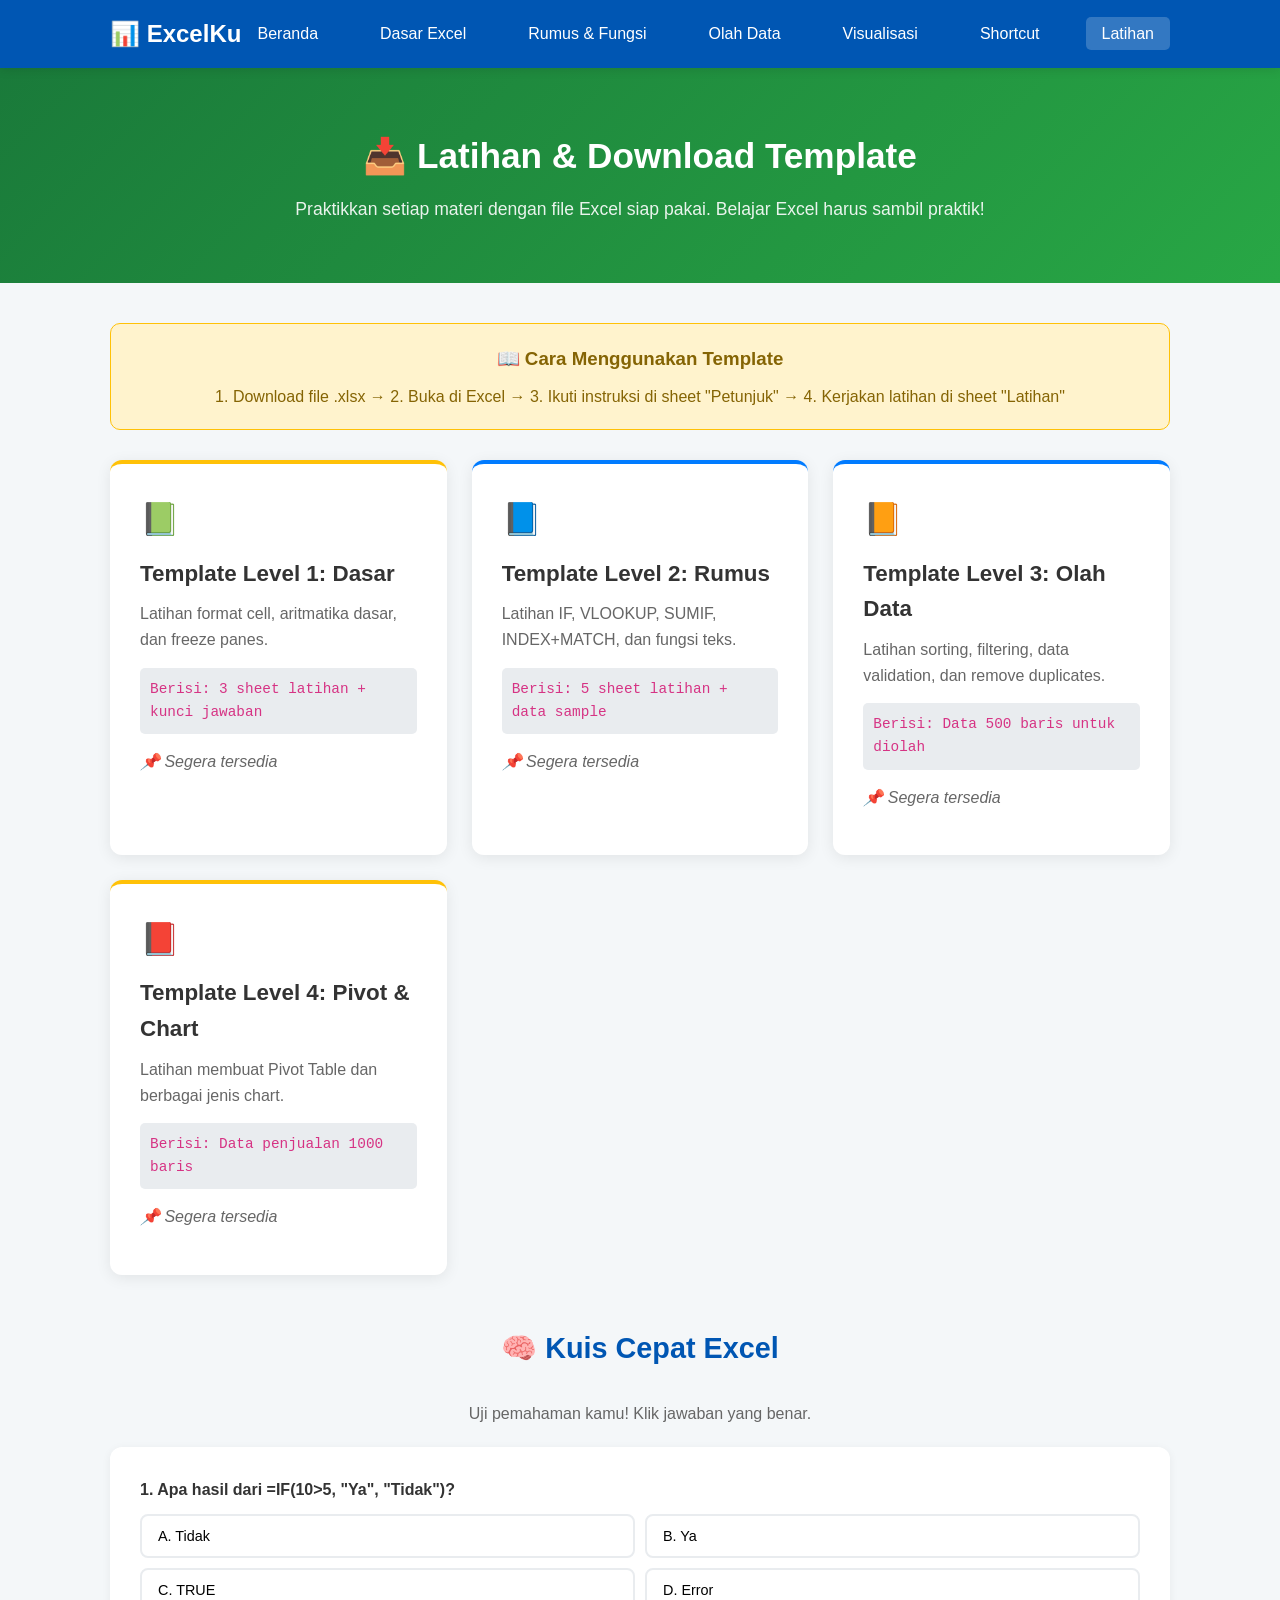
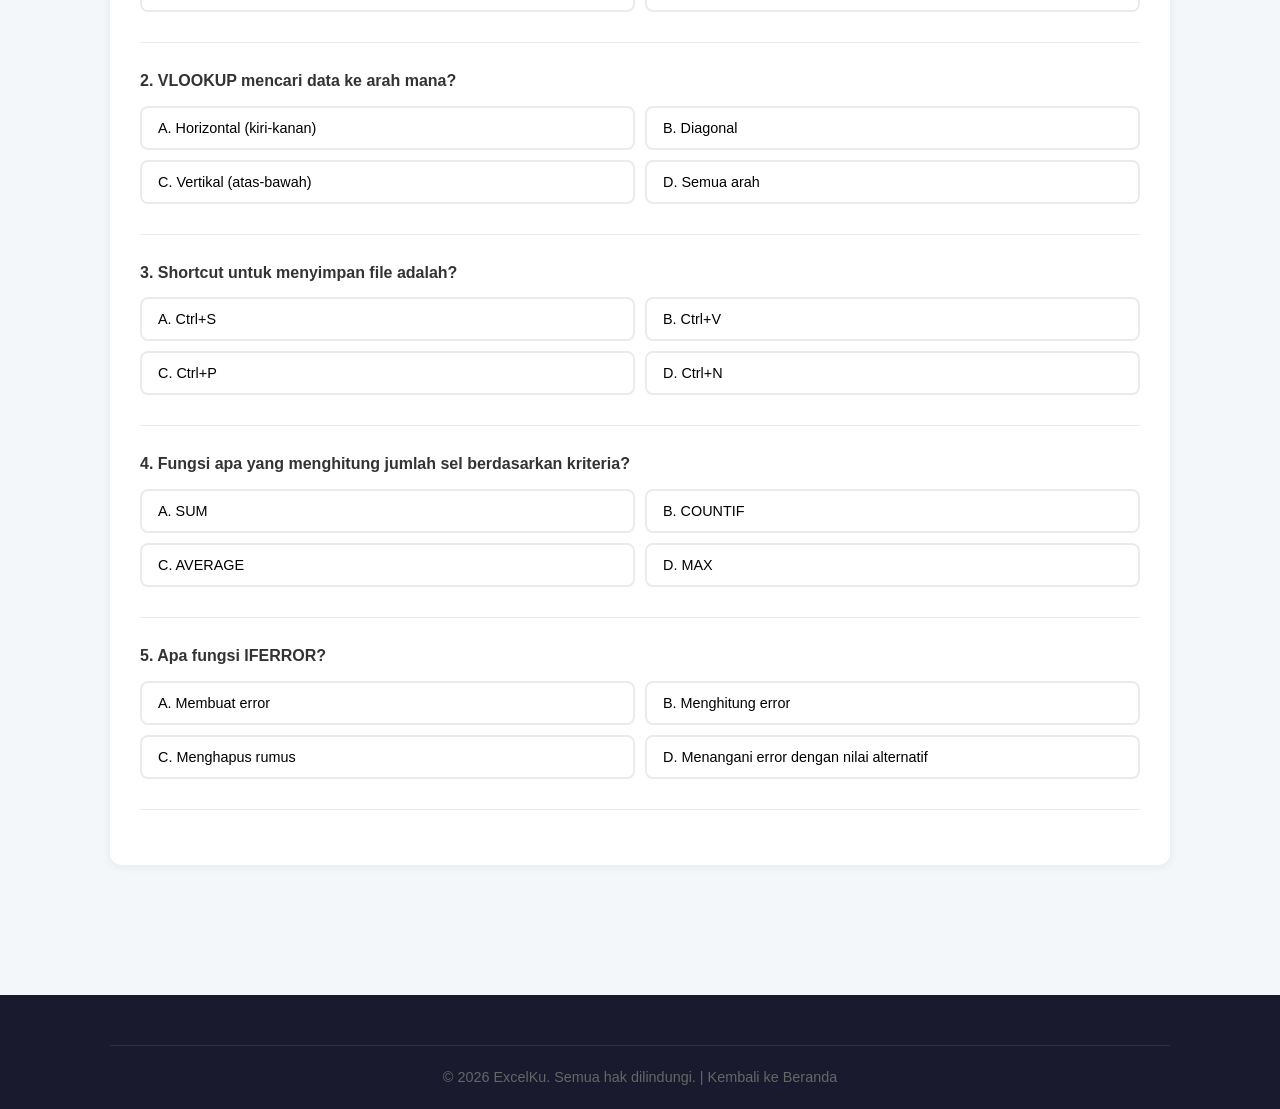
==== latihan.html @ feb7c104 "Major update: Learning Path, halaman baru (Dasar, Olah Data, Visualisasi, Latihan), rumus tambahan (" ====
<!DOCTYPE html>
<html lang="id">
<head>
    <meta charset="UTF-8">
    <meta name="viewport" content="width=device-width, initial-scale=1.0">
    <title>Latihan & Download Template - ExcelKu</title>
    <link rel="stylesheet" href="style.css">
</head>
<body>
    <nav class="navbar">
        <div class="nav-container">
            <a href="index.html" class="nav-logo">📊 ExcelKu</a>
            <button class="hamburger" id="hamburger"><span></span><span></span><span></span></button>
            <ul class="nav-menu" id="navMenu">
                <li><a href="index.html" class="nav-link">Beranda</a></li>
                <li><a href="dasar.html" class="nav-link">Dasar Excel</a></li>
                <li><a href="rumus.html" class="nav-link">Rumus &amp; Fungsi</a></li>
                <li><a href="olahdata.html" class="nav-link">Olah Data</a></li>
                <li><a href="visualisasi.html" class="nav-link">Visualisasi</a></li>
                <li><a href="shortcut.html" class="nav-link">Shortcut</a></li>
                <li><a href="latihan.html" class="nav-link active">Latihan</a></li>
            </ul>
        </div>
    </nav>

    <section class="page-header page-header-shortcut">
        <h1>📥 Latihan &amp; Download Template</h1>
        <p>Praktikkan setiap materi dengan file Excel siap pakai. Belajar Excel harus sambil praktik!</p>
    </section>

    <section class="formulas-section">
        <div class="container-main">

            <div class="guide-box" style="margin-bottom:30px;">
                <h3>📖 Cara Menggunakan Template</h3>
                <p>1. Download file .xlsx → 2. Buka di Excel → 3. Ikuti instruksi di sheet "Petunjuk" → 4. Kerjakan latihan di sheet "Latihan"</p>
            </div>

            <div class="cards-grid">
                <div class="formula-card card-logic">
                    <div class="card-icon">📗</div>
                    <h3>Template Level 1: Dasar</h3>
                    <p>Latihan format cell, aritmatika dasar, dan freeze panes.</p>
                    <code>Berisi: 3 sheet latihan + kunci jawaban</code>
                    <p><em>📌 Segera tersedia</em></p>
                </div>
                <div class="formula-card card-reference">
                    <div class="card-icon">📘</div>
                    <h3>Template Level 2: Rumus</h3>
                    <p>Latihan IF, VLOOKUP, SUMIF, INDEX+MATCH, dan fungsi teks.</p>
                    <code>Berisi: 5 sheet latihan + data sample</code>
                    <p><em>📌 Segera tersedia</em></p>
                </div>
                <div class="formula-card card-reference">
                    <div class="card-icon">📙</div>
                    <h3>Template Level 3: Olah Data</h3>
                    <p>Latihan sorting, filtering, data validation, dan remove duplicates.</p>
                    <code>Berisi: Data 500 baris untuk diolah</code>
                    <p><em>📌 Segera tersedia</em></p>
                </div>
                <div class="formula-card card-logic">
                    <div class="card-icon">📕</div>
                    <h3>Template Level 4: Pivot &amp; Chart</h3>
                    <p>Latihan membuat Pivot Table dan berbagai jenis chart.</p>
                    <code>Berisi: Data penjualan 1000 baris</code>
                    <p><em>📌 Segera tersedia</em></p>
                </div>
            </div>

            <!-- Quiz Section -->
            <div style="margin-top:50px;">
                <h2 class="section-title">🧠 Kuis Cepat Excel</h2>
                <p style="text-align:center; margin-bottom:20px; color:#666;">Uji pemahaman kamu! Klik jawaban yang benar.</p>

                <div class="formula-article" id="quiz-section">
                    <div class="formula-body">
                        <div id="quiz-container">
                            <div class="quiz-question" data-correct="b">
                                <h4>1. Apa hasil dari =IF(10>5, "Ya", "Tidak")?</h4>
                                <div class="quiz-options">
                                    <button class="quiz-btn" data-answer="a" onclick="checkQuiz(this)">A. Tidak</button>
                                    <button class="quiz-btn" data-answer="b" onclick="checkQuiz(this)">B. Ya</button>
                                    <button class="quiz-btn" data-answer="c" onclick="checkQuiz(this)">C. TRUE</button>
                                    <button class="quiz-btn" data-answer="d" onclick="checkQuiz(this)">D. Error</button>
                                </div>
                                <div class="quiz-feedback"></div>
                            </div>

                            <div class="quiz-question" data-correct="c">
                                <h4>2. VLOOKUP mencari data ke arah mana?</h4>
                                <div class="quiz-options">
                                    <button class="quiz-btn" data-answer="a" onclick="checkQuiz(this)">A. Horizontal (kiri-kanan)</button>
                                    <button class="quiz-btn" data-answer="b" onclick="checkQuiz(this)">B. Diagonal</button>
                                    <button class="quiz-btn" data-answer="c" onclick="checkQuiz(this)">C. Vertikal (atas-bawah)</button>
                                    <button class="quiz-btn" data-answer="d" onclick="checkQuiz(this)">D. Semua arah</button>
                                </div>
                                <div class="quiz-feedback"></div>
                            </div>

                            <div class="quiz-question" data-correct="a">
                                <h4>3. Shortcut untuk menyimpan file adalah?</h4>
                                <div class="quiz-options">
                                    <button class="quiz-btn" data-answer="a" onclick="checkQuiz(this)">A. Ctrl+S</button>
                                    <button class="quiz-btn" data-answer="b" onclick="checkQuiz(this)">B. Ctrl+V</button>
                                    <button class="quiz-btn" data-answer="c" onclick="checkQuiz(this)">C. Ctrl+P</button>
                                    <button class="quiz-btn" data-answer="d" onclick="checkQuiz(this)">D. Ctrl+N</button>
                                </div>
                                <div class="quiz-feedback"></div>
                            </div>

                            <div class="quiz-question" data-correct="b">
                                <h4>4. Fungsi apa yang menghitung jumlah sel berdasarkan kriteria?</h4>
                                <div class="quiz-options">
                                    <button class="quiz-btn" data-answer="a" onclick="checkQuiz(this)">A. SUM</button>
                                    <button class="quiz-btn" data-answer="b" onclick="checkQuiz(this)">B. COUNTIF</button>
                                    <button class="quiz-btn" data-answer="c" onclick="checkQuiz(this)">C. AVERAGE</button>
                                    <button class="quiz-btn" data-answer="d" onclick="checkQuiz(this)">D. MAX</button>
                                </div>
                                <div class="quiz-feedback"></div>
                            </div>

                            <div class="quiz-question" data-correct="d">
                                <h4>5. Apa fungsi IFERROR?</h4>
                                <div class="quiz-options">
                                    <button class="quiz-btn" data-answer="a" onclick="checkQuiz(this)">A. Membuat error</button>
                                    <button class="quiz-btn" data-answer="b" onclick="checkQuiz(this)">B. Menghitung error</button>
                                    <button class="quiz-btn" data-answer="c" onclick="checkQuiz(this)">C. Menghapus rumus</button>
                                    <button class="quiz-btn" data-answer="d" onclick="checkQuiz(this)">D. Menangani error dengan nilai alternatif</button>
                                </div>
                                <div class="quiz-feedback"></div>
                            </div>
                        </div>
                    </div>
                </div>
            </div>

        </div>
    </section>

    <footer>
        <div class="container-main"><div class="footer-bottom"><p>&copy; 2026 ExcelKu. Semua hak dilindungi. | <a href="index.html">Kembali ke Beranda</a></p></div></div>
    </footer>
    <script src="script.js"></script>
</body>
</html>
---- style.css ----
/* === CSS untuk Website Tutorial Excel (ExcelKu) === */

/* Reset & Global */
* {
    margin: 0;
    padding: 0;
    box-sizing: border-box;
}

body {
    font-family: 'Segoe UI', Tahoma, Geneva, Verdana, sans-serif;
    line-height: 1.6;
    color: #333;
    background-color: #f4f7f9;
}

a {
    text-decoration: none;
    color: inherit;
}

ul {
    list-style: none;
}

/* Container */
.container-main {
    max-width: 1100px;
    margin: 0 auto;
    padding: 0 20px;
}

/* ========== NAVBAR ========== */
.navbar {
    background: #0056b3;
    padding: 15px 0;
    position: sticky;
    top: 0;
    z-index: 1000;
    box-shadow: 0 2px 10px rgba(0,0,0,0.1);
}

.nav-container {
    max-width: 1100px;
    margin: 0 auto;
    padding: 0 20px;
    display: flex;
    justify-content: space-between;
    align-items: center;
}

.nav-logo {
    color: #fff;
    font-size: 1.5em;
    font-weight: bold;
}

.nav-menu {
    display: flex;
    gap: 30px;
}

.nav-link {
    color: #fff;
    font-size: 1em;
    padding: 8px 16px;
    border-radius: 5px;
    transition: background 0.3s;
}

.nav-link:hover,
.nav-link.active {
    background: rgba(255,255,255,0.2);
}

/* Hamburger */
.hamburger {
    display: none;
    flex-direction: column;
    gap: 5px;
    background: none;
    border: none;
    cursor: pointer;
    padding: 5px;
}

.hamburger span {
    width: 25px;
    height: 3px;
    background: #fff;
    border-radius: 3px;
    transition: 0.3s;
}

/* ========== HERO ========== */
.hero {
    background: linear-gradient(135deg, #0056b3 0%, #007bff 50%, #28a745 100%);
    color: #fff;
    padding: 80px 20px;
    text-align: center;
}

.hero h1 {
    font-size: 2.8em;
    margin-bottom: 15px;
}

.hero p {
    font-size: 1.2em;
    margin-bottom: 30px;
    opacity: 0.9;
}

.hero-buttons {
    display: flex;
    gap: 15px;
    justify-content: center;
    flex-wrap: wrap;
}

.btn {
    padding: 14px 28px;
    border-radius: 8px;
    font-size: 1.1em;
    font-weight: 600;
    transition: transform 0.2s, box-shadow 0.2s;
    display: inline-block;
}

.btn:hover {
    transform: translateY(-2px);
    box-shadow: 0 5px 15px rgba(0,0,0,0.2);
}

.btn-primary {
    background: #fff;
    color: #0056b3;
}

.btn-secondary {
    background: rgba(255,255,255,0.15);
    color: #fff;
    border: 2px solid #fff;
}

/* ========== STATS ========== */
.stats-section {
    padding: 50px 0;
    background: #fff;
}

.stats-grid {
    display: grid;
    grid-template-columns: repeat(auto-fit, minmax(200px, 1fr));
    gap: 20px;
    text-align: center;
}

.stat-card {
    padding: 30px 20px;
    border-radius: 10px;
    background: #f8f9fa;
    border: 1px solid #e9ecef;
}

.stat-number {
    display: block;
    font-size: 2.5em;
    font-weight: bold;
    color: #0056b3;
}

.stat-label {
    display: block;
    margin-top: 5px;
    color: #666;
    font-size: 1em;
}

/* ========== SECTION TITLES ========== */
.section-title {
    text-align: center;
    font-size: 1.8em;
    color: #0056b3;
    margin-bottom: 30px;
}

/* ========== POPULAR FORMULAS ========== */
.popular-section {
    padding: 60px 0;
}

.cards-grid {
    display: grid;
    grid-template-columns: repeat(auto-fit, minmax(300px, 1fr));
    gap: 25px;
}

.formula-card {
    background: #fff;
    border-radius: 12px;
    padding: 30px;
    box-shadow: 0 3px 15px rgba(0,0,0,0.08);
    transition: transform 0.3s, box-shadow 0.3s;
    border-top: 4px solid #ccc;
}

.formula-card:hover {
    transform: translateY(-5px);
    box-shadow: 0 8px 25px rgba(0,0,0,0.12);
}

.card-logic {
    border-top-color: #ffc107;
}

.card-reference {
    border-top-color: #007bff;
}

.card-icon {
    font-size: 2em;
    margin-bottom: 10px;
}

.formula-card h3 {
    font-size: 1.4em;
    color: #333;
    margin-bottom: 10px;
}

.formula-card p {
    color: #666;
    margin-bottom: 15px;
}

.formula-card code {
    display: block;
    background: #e9ecef;
    padding: 10px;
    border-radius: 5px;
    font-family: 'Consolas', monospace;
    font-size: 0.9em;
    margin-bottom: 15px;
    color: #d63384;
}

.card-link {
    color: #007bff;
    font-weight: 600;
    transition: color 0.3s;
}

.card-link:hover {
    color: #0056b3;
}

/* ========== TIPS ========== */
.tips-section {
    padding: 60px 0;
    background: #fff;
}

.tips-grid {
    display: grid;
    grid-template-columns: repeat(auto-fit, minmax(300px, 1fr));
    gap: 20px;
}

.tip-item {
    display: flex;
    align-items: flex-start;
    gap: 15px;
    padding: 20px;
    background: #f8f9fa;
    border-radius: 10px;
    border-left: 4px solid #28a745;
}

.tip-number {
    background: #28a745;
    color: #fff;
    width: 30px;
    height: 30px;
    border-radius: 50%;
    display: flex;
    align-items: center;
    justify-content: center;
    font-weight: bold;
    flex-shrink: 0;
}

.tip-item p {
    color: #555;
}

kbd {
    background: #333;
    color: #fff;
    padding: 2px 8px;
    border-radius: 4px;
    font-size: 0.85em;
    font-family: 'Consolas', monospace;
    box-shadow: 0 2px 0 #111;
}

/* ========== PAGE HEADER ========== */
.page-header {
    background: linear-gradient(135deg, #0056b3, #007bff);
    color: #fff;
    padding: 60px 20px;
    text-align: center;
}

.page-header-shortcut {
    background: linear-gradient(135deg, #1a7a3a, #28a745);
}

.page-header h1 {
    font-size: 2.2em;
    margin-bottom: 10px;
}

.page-header p {
    font-size: 1.1em;
    opacity: 0.9;
}

/* ========== FILTER BAR ========== */
.filter-section {
    padding: 30px 0;
    background: #fff;
    border-bottom: 1px solid #e9ecef;
    position: sticky;
    top: 60px;
    z-index: 100;
}

.filter-bar {
    display: flex;
    flex-direction: column;
    gap: 15px;
}

.search-input {
    width: 100%;
    padding: 12px 20px;
    border: 2px solid #e9ecef;
    border-radius: 8px;
    font-size: 1em;
    transition: border-color 0.3s;
}

.search-input:focus {
    outline: none;
    border-color: #007bff;
}

.filter-buttons {
    display: flex;
    flex-wrap: wrap;
    gap: 8px;
}

.filter-btn {
    padding: 8px 16px;
    border: 2px solid #e9ecef;
    background: #fff;
    border-radius: 20px;
    cursor: pointer;
    font-size: 0.9em;
    transition: all 0.3s;
}

.filter-btn:hover {
    border-color: #007bff;
    color: #007bff;
}

.filter-btn.active {
    background: #007bff;
    color: #fff;
    border-color: #007bff;
}

/* ========== FORMULA ARTICLES ========== */
.formulas-section {
    padding: 40px 0;
}

.formula-article {
    background: #fff;
    border-radius: 12px;
    margin-bottom: 30px;
    box-shadow: 0 2px 10px rgba(0,0,0,0.06);
    overflow: hidden;
    transition: box-shadow 0.3s;
}

.formula-article:hover {
    box-shadow: 0 5px 20px rgba(0,0,0,0.1);
}

.formula-header {
    padding: 20px 30px;
    border-bottom: 1px solid #e9ecef;
    display: flex;
    align-items: center;
    gap: 15px;
}

.formula-header h2 {
    font-size: 1.4em;
    color: #333;
}

.category-badge {
    padding: 4px 12px;
    border-radius: 15px;
    font-size: 0.8em;
    font-weight: 600;
    color: #fff;
}

.badge-logika { background: #ffc107; color: #333; }
.badge-referensi { background: #007bff; }
.badge-statistik { background: #6f42c1; }
.badge-teks { background: #fd7e14; }
.badge-tanggal { background: #20c997; }
.badge-data { background: #e83e8c; }

.formula-body {
    padding: 30px;
}

.syntax-box {
    background: #1e1e1e;
    padding: 20px;
    border-radius: 8px;
    margin-bottom: 20px;
    position: relative;
    overflow-x: auto;
}

.syntax-label {
    color: #888;
    font-size: 0.85em;
    margin-bottom: 8px;
}

.syntax-box code {
    color: #4ec9b0;
    font-family: 'Consolas', 'Monaco', monospace;
    font-size: 1.05em;
    white-space: pre-wrap;
}

.copy-btn {
    position: absolute;
    top: 10px;
    right: 10px;
    background: #333;
    color: #fff;
    border: 1px solid #555;
    padding: 5px 12px;
    border-radius: 5px;
    cursor: pointer;
    font-size: 0.8em;
    transition: background 0.3s;
}

.copy-btn:hover {
    background: #007bff;
}

.params-table {
    margin-bottom: 20px;
}

.params-table h4 {
    margin-bottom: 10px;
    color: #333;
}

.params-table table {
    width: 100%;
    border-collapse: collapse;
}

.params-table th,
.params-table td {
    padding: 10px 15px;
    text-align: left;
    border: 1px solid #e9ecef;
}

.params-table th {
    background: #f8f9fa;
    font-weight: 600;
}

.explanation {
    margin-bottom: 20px;
}

.explanation h4 {
    margin-bottom: 8px;
    color: #333;
}

.example-box {
    background: #f0f7ff;
    border: 1px solid #b8daff;
    padding: 20px;
    border-radius: 8px;
    margin-bottom: 20px;
}

.example-box h4 {
    color: #004085;
    margin-bottom: 10px;
}

.example-box code {
    display: block;
    background: #e2f0ff;
    padding: 10px;
    border-radius: 5px;
    font-family: 'Consolas', monospace;
    margin: 10px 0;
    color: #0056b3;
}

.tips-box {
    background: #d4edda;
    border: 1px solid #c3e6cb;
    padding: 20px;
    border-radius: 8px;
}

.tips-box h4 {
    color: #155724;
    margin-bottom: 10px;
}

.tips-box ul {
    padding-left: 20px;
}

.tips-box li {
    list-style: disc;
    margin-bottom: 5px;
    color: #155724;
}

/* ========== SHORTCUT SECTION ========== */
.guide-section {
    padding: 30px 0;
}

.guide-box {
    background: #fff3cd;
    border: 1px solid #ffc107;
    padding: 20px;
    border-radius: 10px;
    text-align: center;
}

.guide-box h3 {
    margin-bottom: 10px;
    color: #856404;
}

.guide-box p {
    color: #856404;
}

.shortcuts-section {
    padding: 40px 0;
}

.shortcut-category {
    margin-bottom: 40px;
}

.category-title {
    font-size: 1.4em;
    padding: 12px 20px;
    border-radius: 8px;
    margin-bottom: 20px;
    color: #fff;
}

.cat-navigasi { background: #007bff; }
.cat-seleksi { background: #6f42c1; }
.cat-copypaste { background: #fd7e14; }
.cat-format { background: #e83e8c; }
.cat-rumus { background: #20c997; }
.cat-file { background: #6c757d; }
.cat-bariskolom { background: #17a2b8; }
.cat-sheet { background: #28a745; }
.cat-lainnya { background: #ffc107; color: #333; }

.shortcut-grid {
    display: grid;
    grid-template-columns: repeat(auto-fit, minmax(320px, 1fr));
    gap: 12px;
}

.shortcut-item {
    display: flex;
    justify-content: space-between;
    align-items: center;
    background: #fff;
    padding: 15px 20px;
    border-radius: 8px;
    box-shadow: 0 2px 5px rgba(0,0,0,0.05);
    transition: transform 0.2s;
}

.shortcut-item:hover {
    transform: translateX(5px);
    box-shadow: 0 3px 10px rgba(0,0,0,0.1);
}

.shortcut-keys {
    display: flex;
    gap: 5px;
    flex-shrink: 0;
}

.shortcut-keys kbd {
    background: #2d2d2d;
    color: #fff;
    padding: 5px 10px;
    border-radius: 5px;
    font-size: 0.85em;
    box-shadow: 0 3px 0 #111, 0 4px 5px rgba(0,0,0,0.2);
    min-width: 30px;
    text-align: center;
}

.shortcut-desc {
    color: #555;
    font-size: 0.95em;
    text-align: right;
    margin-left: 15px;
}

/* ========== FOOTER ========== */
footer {
    background: #1a1a2e;
    color: #ccc;
    padding: 50px 0 20px;
    margin-top: 60px;
}

.footer-grid {
    display: grid;
    grid-template-columns: repeat(auto-fit, minmax(250px, 1fr));
    gap: 30px;
    margin-bottom: 30px;
}

.footer-col h4 {
    color: #fff;
    margin-bottom: 15px;
    font-size: 1.1em;
}

.footer-col p {
    color: #aaa;
    font-size: 0.95em;
}

.footer-col ul li {
    margin-bottom: 8px;
}

.footer-col ul li a {
    color: #aaa;
    transition: color 0.3s;
}

.footer-col ul li a:hover {
    color: #007bff;
}

.footer-bottom {
    text-align: center;
    padding-top: 20px;
    border-top: 1px solid #333;
    color: #666;
    font-size: 0.9em;
}

/* ========== RESPONSIVE ========== */
@media (max-width: 768px) {
    .hamburger {
        display: flex;
    }

    .nav-menu {
        display: none;
        position: absolute;
        top: 100%;
        left: 0;
        right: 0;
        background: #0056b3;
        flex-direction: column;
        padding: 20px;
        gap: 10px;
        box-shadow: 0 5px 15px rgba(0,0,0,0.2);
    }

    .nav-menu.active {
        display: flex;
    }

    .hero h1 {
        font-size: 2em;
    }

    .hero p {
        font-size: 1em;
    }

    .shortcut-grid {
        grid-template-columns: 1fr;
    }

    .shortcut-item {
        flex-direction: column;
        align-items: flex-start;
        gap: 10px;
    }

    .shortcut-desc {
        text-align: left;
        margin-left: 0;
    }

    .filter-section {
        position: static;
    }

    .cards-grid {
        grid-template-columns: 1fr;
    }

    .formula-body {
        padding: 20px;
    }

    .formula-header {
        padding: 15px 20px;
        flex-direction: column;
        align-items: flex-start;
        gap: 8px;
    }
}

/* ========== ANIMATIONS ========== */
.formula-article,
.shortcut-item,
.formula-card,
.tip-item {
    animation: fadeInUp 0.5s ease forwards;
    opacity: 0;
}

@keyframes fadeInUp {
    from {
        opacity: 0;
        transform: translateY(20px);
    }
    to {
        opacity: 1;
        transform: translateY(0);
    }
}

/* Stagger animation */
.formula-article:nth-child(1) { animation-delay: 0.1s; }
.formula-article:nth-child(2) { animation-delay: 0.2s; }
.formula-article:nth-child(3) { animation-delay: 0.3s; }
.formula-article:nth-child(4) { animation-delay: 0.4s; }
.formula-article:nth-child(5) { animation-delay: 0.5s; }

.shortcut-category { animation: fadeInUp 0.5s ease forwards; opacity: 0; }
.shortcut-category:nth-child(1) { animation-delay: 0.1s; }
.shortcut-category:nth-child(2) { animation-delay: 0.2s; }
.shortcut-category:nth-child(3) { animation-delay: 0.3s; }

/* Hidden class for filter */
.hidden {
    display: none !important;
}


/* ========== DEMO ANIMATION SECTION ========== */
.demo-animation {
    margin-top: 20px;
    background: #f8f9fa;
    border: 2px solid #dee2e6;
    border-radius: 10px;
    padding: 20px;
}

.demo-animation h4 {
    color: #333;
    margin-bottom: 15px;
    font-size: 1.1em;
}

.excel-sheet-demo {
    background: #fff;
    border: 1px solid #bbb;
    border-radius: 6px;
    overflow: hidden;
    box-shadow: 0 2px 8px rgba(0,0,0,0.08);
}

.sheet-header {
    display: grid;
    grid-template-columns: repeat(auto-fit, minmax(80px, 1fr));
    background: #e2e8f0;
    border-bottom: 2px solid #bbb;
}

.sheet-header .header-cell {
    text-align: center;
    font-weight: bold;
    color: #555;
    padding: 8px;
    border-right: 1px solid #ccc;
    font-size: 0.85em;
}

.sheet-row {
    display: grid;
    grid-template-columns: repeat(auto-fit, minmax(80px, 1fr));
    border-bottom: 1px solid #e9ecef;
}

.sheet-row:last-of-type {
    border-bottom: none;
}

.sheet-cell {
    padding: 10px 12px;
    border-right: 1px solid #e9ecef;
    font-size: 0.9em;
    text-align: center;
    transition: all 0.3s;
}

.sheet-cell:last-child {
    border-right: none;
}

.label-cell {
    background: #f1f5f9;
    font-weight: 600;
    color: #475569;
    font-size: 0.85em;
}

.highlight-cell {
    background: #fff3cd;
    font-weight: 600;
    color: #856404;
}

.result-cell {
    background: #d4edda;
    font-weight: bold;
    color: #155724;
}

.result-cell-fail {
    background: #f8d7da;
    font-weight: bold;
    color: #721c24;
}

.selected-cell {
    background: #cce5ff;
    border: 1px solid #007bff;
}

.active-cell {
    background: #007bff;
    color: #fff;
    font-weight: bold;
}

/* Formula Bar */
.formula-bar-demo {
    display: flex;
    align-items: center;
    gap: 10px;
    padding: 10px 15px;
    background: #e8f4fd;
    border-top: 2px solid #007bff;
}

.fx-label {
    font-weight: bold;
    color: #007bff;
    font-size: 0.9em;
    flex-shrink: 0;
}

.fx-formula {
    font-family: 'Consolas', monospace;
    font-size: 0.85em;
    color: #333;
}

/* ========== ANIMATIONS ========== */
/* Pulse animation for highlighted cells */
.anim-pulse {
    animation: cellPulse 2s ease-in-out infinite;
}

@keyframes cellPulse {
    0%, 100% { 
        background: #fff3cd; 
        transform: scale(1);
    }
    50% { 
        background: #ffc107; 
        transform: scale(1.02);
        box-shadow: 0 0 10px rgba(255, 193, 7, 0.5);
    }
}

/* Typing animation for result cells */
.anim-typing {
    animation: typeResult 3s ease-in-out infinite;
}

@keyframes typeResult {
    0%, 30% { 
        opacity: 0;
        background: #f8f9fa;
    }
    50%, 100% { 
        opacity: 1;
        background: #d4edda;
    }
}

/* Selection animation */
.anim-select {
    animation: selectCell 2.5s ease-in-out infinite;
}

@keyframes selectCell {
    0%, 30% {
        background: #fff;
        border-color: #e9ecef;
    }
    50%, 100% {
        background: #cce5ff;
        border-color: #007bff;
        box-shadow: inset 0 0 0 2px #007bff;
    }
}

/* Move right animation */
.anim-move-right {
    animation: moveRight 3s ease-in-out infinite;
}

@keyframes moveRight {
    0%, 20% { transform: translateX(0); }
    40%, 60% { transform: translateX(100%); }
    80%, 100% { transform: translateX(200%); }
}

/* Format bold animation */
.anim-format-bold {
    animation: formatBold 2.5s ease-in-out infinite;
}

@keyframes formatBold {
    0%, 40% { 
        opacity: 0;
        transform: scale(0.9);
    }
    60%, 100% { 
        opacity: 1;
        transform: scale(1);
    }
}

/* Delay classes */
.delay-1 { animation-delay: 0.5s; }
.delay-2 { animation-delay: 1s; }

.delay-1 .anim-pulse,
.delay-1 .anim-typing,
.delay-1 .anim-select { animation-delay: 0.5s; }

.delay-2 .anim-pulse,
.delay-2 .anim-typing,
.delay-2 .anim-select { animation-delay: 1s; }

/* Pivot arrow animation */
.pivot-arrow {
    animation: bounceDown 1.5s ease-in-out infinite;
}

@keyframes bounceDown {
    0%, 100% { transform: translateY(0); }
    50% { transform: translateY(5px); }
}

/* Responsive demo */
@media (max-width: 768px) {
    .sheet-row,
    .sheet-header {
        grid-template-columns: repeat(auto-fit, minmax(60px, 1fr));
    }

    .sheet-cell {
        padding: 8px 6px;
        font-size: 0.8em;
    }

    .fx-formula {
        font-size: 0.75em;
    }
}


/* ========== INTERACTIVE SHORTCUT ITEMS (Click to show demo) ========== */
.shortcut-list-interactive {
    display: flex;
    flex-direction: column;
    gap: 8px;
}

.shortcut-item-interactive {
    background: #fff;
    border-radius: 8px;
    box-shadow: 0 2px 5px rgba(0,0,0,0.05);
    overflow: hidden;
    transition: box-shadow 0.3s;
    cursor: pointer;
}

.shortcut-item-interactive:hover {
    box-shadow: 0 4px 12px rgba(0,0,0,0.12);
}

.shortcut-item-interactive.active {
    box-shadow: 0 4px 15px rgba(0, 123, 255, 0.2);
    border: 1px solid #007bff;
}

.shortcut-main {
    display: flex;
    align-items: center;
    padding: 14px 20px;
    gap: 15px;
}

.shortcut-main .shortcut-keys {
    flex-shrink: 0;
}

.shortcut-main .shortcut-desc {
    flex: 1;
    text-align: left;
    color: #555;
}

.demo-toggle-icon {
    font-size: 0.8em;
    color: #999;
    transition: transform 0.3s;
    flex-shrink: 0;
}

.shortcut-item-interactive.active .demo-toggle-icon {
    transform: rotate(90deg);
    color: #007bff;
}

/* Demo panel (hidden by default) */
.shortcut-demo {
    display: none;
    padding: 15px 20px;
    background: #f0f7ff;
    border-top: 1px solid #e0e8f0;
    animation: slideDown 0.3s ease;
}

.shortcut-item-interactive.active .shortcut-demo {
    display: block;
}

@keyframes slideDown {
    from { opacity: 0; max-height: 0; }
    to { opacity: 1; max-height: 300px; }
}

/* Mini Excel Sheet for demos */
.mini-excel {
    background: #fff;
    border: 1px solid #ccc;
    border-radius: 6px;
    overflow: hidden;
    margin-bottom: 10px;
}

.mini-excel.mini-dialog {
    background: #f8f9fa;
    display: flex;
    align-items: center;
    justify-content: center;
    padding: 20px;
}

.mini-row {
    display: flex;
    border-bottom: 1px solid #e9ecef;
}

.mini-row:last-child {
    border-bottom: none;
}

.mini-row.mini-tabs {
    background: #e8e8e8;
    border-bottom: 2px solid #007bff;
}

.mini-cell {
    flex: 1;
    padding: 10px 12px;
    text-align: center;
    font-size: 0.85em;
    border-right: 1px solid #e9ecef;
    transition: all 0.3s;
}

.mini-cell:last-child {
    border-right: none;
}

.mini-header {
    background: #e2e8f0;
    font-weight: bold;
    color: #555;
    font-size: 0.8em;
}

.mini-active {
    background: #cce5ff;
    font-weight: 600;
    color: #004085;
    animation: miniPulse 2s ease-in-out infinite;
}

@keyframes miniPulse {
    0%, 100% { background: #cce5ff; }
    50% { background: #99ccff; }
}

.mini-prev {
    background: #fff3cd;
    color: #856404;
    font-style: italic;
}

.mini-empty {
    background: #f8f9fa;
    color: #ccc;
    font-style: italic;
}

.mini-selected {
    background: #b3d9ff;
    border: 1px solid #007bff;
    font-weight: 500;
    animation: miniSelect 2s ease-in-out infinite;
}

@keyframes miniSelect {
    0%, 100% { background: #b3d9ff; }
    50% { background: #80bfff; }
}

.mini-copy {
    background: #d4edda;
    color: #155724;
    border: 2px dashed #28a745;
    animation: miniDash 1.5s linear infinite;
}

@keyframes miniDash {
    0% { border-color: #28a745; }
    50% { border-color: transparent; }
    100% { border-color: #28a745; }
}

.mini-cut {
    background: #f8d7da;
    color: #721c24;
    text-decoration: line-through;
}

.mini-hidden {
    background: #e2e3e5;
    color: #999;
    font-size: 0.75em;
    height: 8px;
    padding: 2px;
    overflow: hidden;
}

.mini-arrow {
    background: transparent;
    color: #007bff;
    font-weight: bold;
    flex: 0.5;
}

.mini-border {
    border: 2px solid #333 !important;
    font-weight: 600;
}

.mini-table-header {
    background: #007bff;
    color: #fff;
    font-weight: bold;
}

.mini-table-row1 {
    background: #e8f4fd;
}

.mini-table-row2 {
    background: #fff;
}

/* Dialog box style */
.dialog-box {
    background: #fff;
    border: 1px solid #ccc;
    border-radius: 8px;
    padding: 20px;
    box-shadow: 0 4px 15px rgba(0,0,0,0.15);
    text-align: center;
    min-width: 250px;
}

.dialog-title {
    font-weight: bold;
    font-size: 1em;
    margin-bottom: 10px;
    color: #333;
    border-bottom: 1px solid #eee;
    padding-bottom: 8px;
}

.dialog-input {
    font-size: 0.85em;
    color: #555;
    margin-bottom: 12px;
    padding: 8px;
    background: #f8f9fa;
    border-radius: 4px;
}

.dialog-btn {
    display: inline-block;
    background: #007bff;
    color: #fff;
    padding: 6px 20px;
    border-radius: 4px;
    font-size: 0.85em;
    font-weight: 600;
}

/* Demo caption */
.demo-caption {
    font-size: 0.85em;
    color: #555;
    font-style: italic;
    text-align: center;
    padding: 5px 0;
}

/* Responsive for interactive shortcuts */
@media (max-width: 768px) {
    .shortcut-main {
        flex-wrap: wrap;
        gap: 8px;
        padding: 12px 15px;
    }

    .shortcut-main .shortcut-desc {
        width: 100%;
        order: 3;
    }

    .mini-cell {
        padding: 8px 6px;
        font-size: 0.75em;
    }
}


/* ========== BENTO GRID / LEARNING PATH ========== */
.learning-path-section,
.quick-access-section {
    padding: 60px 0;
}

.section-subtitle {
    text-align: center;
    color: #666;
    margin-bottom: 30px;
    margin-top: -20px;
}

.bento-grid {
    display: grid;
    grid-template-columns: repeat(2, 1fr);
    gap: 20px;
}

.bento-card {
    background: #fff;
    border-radius: 16px;
    padding: 30px;
    box-shadow: 0 4px 20px rgba(0,0,0,0.06);
    border-left: 5px solid #ccc;
    transition: transform 0.3s, box-shadow 0.3s;
}

.bento-card:hover {
    transform: translateY(-3px);
    box-shadow: 0 8px 30px rgba(0,0,0,0.1);
}

.bento-level-1 { border-left-color: #28a745; }
.bento-level-2 { border-left-color: #007bff; }
.bento-level-3 { border-left-color: #fd7e14; }
.bento-level-4 { border-left-color: #e83e8c; }

.bento-header {
    display: flex;
    align-items: center;
    gap: 12px;
    margin-bottom: 12px;
}

.bento-level-badge {
    background: #e9ecef;
    padding: 4px 10px;
    border-radius: 12px;
    font-size: 0.75em;
    font-weight: 600;
    color: #555;
}

.bento-card h3 {
    font-size: 1.2em;
    color: #333;
}

.bento-desc {
    color: #666;
    margin-bottom: 15px;
    font-size: 0.95em;
}

.bento-topics {
    list-style: none;
    padding: 0;
    margin-bottom: 15px;
}

.bento-topics li {
    padding: 6px 0;
    color: #555;
    font-size: 0.9em;
    border-bottom: 1px solid #f0f0f0;
}

.bento-topics li:last-child {
    border-bottom: none;
}

.bento-sub-grid {
    display: grid;
    grid-template-columns: repeat(2, 1fr);
    gap: 8px;
    margin-bottom: 15px;
}

.bento-sub-item {
    background: #f0f7ff;
    padding: 8px 12px;
    border-radius: 8px;
    font-size: 0.85em;
    text-align: center;
    color: #0056b3;
}

.bento-link {
    display: inline-block;
    color: #007bff;
    font-weight: 600;
    font-size: 0.95em;
    transition: color 0.3s;
}

.bento-link:hover {
    color: #0056b3;
}

/* Quick Access Cards */
.quick-cards-grid {
    display: grid;
    grid-template-columns: repeat(auto-fit, minmax(300px, 1fr));
    gap: 25px;
}

.quick-card {
    background: #fff;
    border-radius: 16px;
    padding: 35px;
    text-align: center;
    box-shadow: 0 4px 20px rgba(0,0,0,0.06);
    transition: transform 0.3s;
}

.quick-card:hover {
    transform: translateY(-3px);
}

.quick-card-icon {
    font-size: 3em;
    margin-bottom: 15px;
}

.quick-card h3 {
    margin-bottom: 10px;
    color: #333;
}

.quick-card p {
    color: #666;
    margin-bottom: 20px;
}

/* Hero Excel Features */
.hero-excel-intro {
    display: grid;
    grid-template-columns: repeat(auto-fit, minmax(200px, 1fr));
    gap: 20px;
    margin-top: 40px;
    text-align: left;
}

.excel-feature {
    background: rgba(255,255,255,0.15);
    padding: 20px;
    border-radius: 12px;
    backdrop-filter: blur(5px);
}

.excel-feature-icon {
    font-size: 2em;
    display: block;
    margin-bottom: 10px;
}

.excel-feature h3 {
    margin-bottom: 8px;
    font-size: 1.1em;
}

.excel-feature p {
    font-size: 0.9em;
    opacity: 0.9;
}

/* Search Section */
.search-section {
    padding: 30px 0;
    background: #fff;
}

.search-wrapper {
    position: relative;
    max-width: 600px;
    margin: 0 auto;
}

.search-wrapper .search-icon {
    position: absolute;
    left: 15px;
    top: 50%;
    transform: translateY(-50%);
    font-size: 1.2em;
}

.search-wrapper .search-input {
    padding-left: 45px;
}

.search-results {
    max-width: 600px;
    margin: 10px auto 0;
}

/* Quiz Styles */
.quiz-question {
    margin-bottom: 25px;
    padding-bottom: 20px;
    border-bottom: 1px solid #e9ecef;
}

.quiz-question h4 {
    margin-bottom: 12px;
    color: #333;
}

.quiz-options {
    display: grid;
    grid-template-columns: repeat(2, 1fr);
    gap: 10px;
}

.quiz-btn {
    padding: 12px 16px;
    border: 2px solid #e9ecef;
    background: #fff;
    border-radius: 8px;
    cursor: pointer;
    font-size: 0.9em;
    text-align: left;
    transition: all 0.3s;
}

.quiz-btn:hover {
    border-color: #007bff;
    background: #f0f7ff;
}

.quiz-btn.correct {
    border-color: #28a745;
    background: #d4edda;
    color: #155724;
}

.quiz-btn.wrong {
    border-color: #dc3545;
    background: #f8d7da;
    color: #721c24;
}

.quiz-btn:disabled {
    cursor: not-allowed;
    opacity: 0.7;
}

.quiz-feedback {
    margin-top: 10px;
    font-size: 0.9em;
    font-weight: 600;
}

/* Responsive Bento */
@media (max-width: 768px) {
    .bento-grid {
        grid-template-columns: 1fr;
    }

    .quiz-options {
        grid-template-columns: 1fr;
    }

    .hero-excel-intro {
        grid-template-columns: 1fr;
    }
}


/* ========== SEARCH RESULTS ========== */
.search-result-item {
    display: flex;
    justify-content: space-between;
    align-items: center;
    padding: 12px 16px;
    background: #fff;
    border: 1px solid #e9ecef;
    border-radius: 8px;
    margin-bottom: 6px;
    transition: background 0.2s;
    color: #333;
}

.search-result-item:hover {
    background: #f0f7ff;
    border-color: #007bff;
}

.search-result-title {
    font-weight: 500;
}

.search-result-cat {
    font-size: 0.8em;
    background: #e9ecef;
    padding: 3px 10px;
    border-radius: 12px;
    color: #666;
}
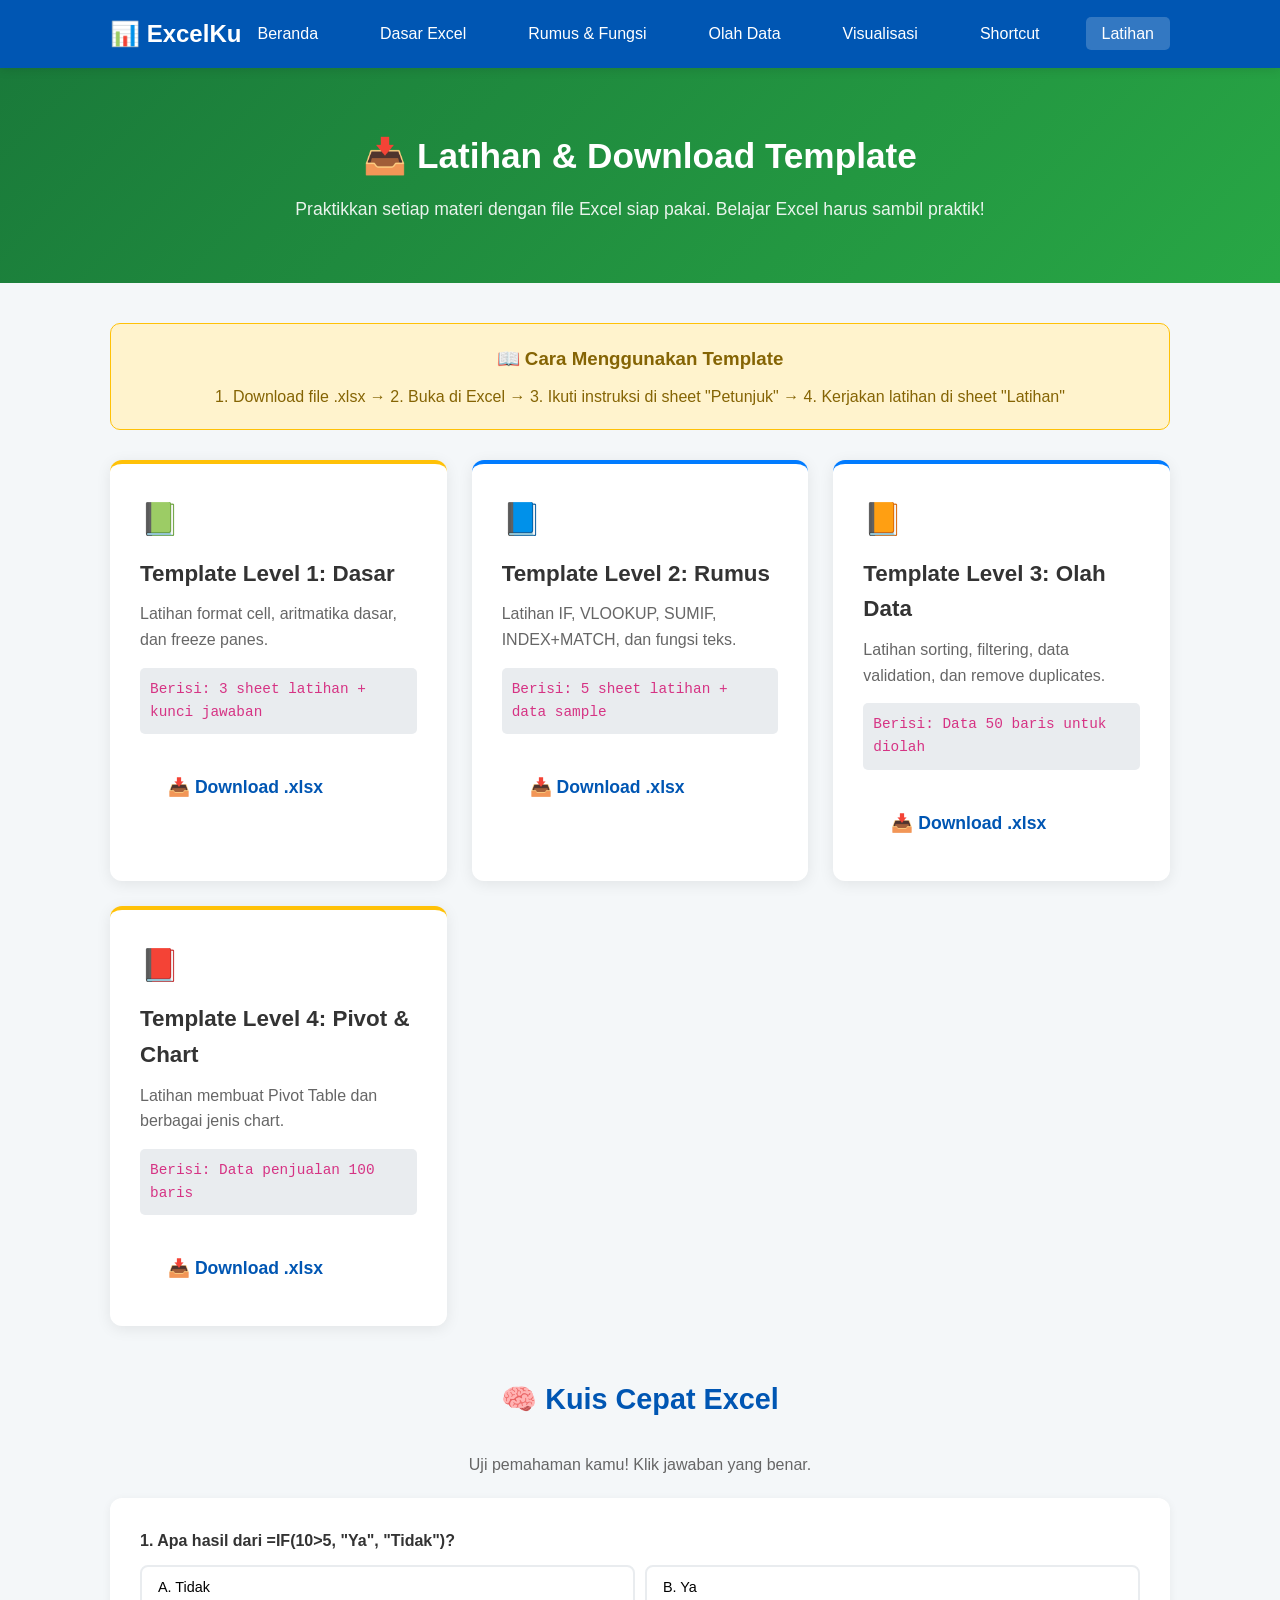
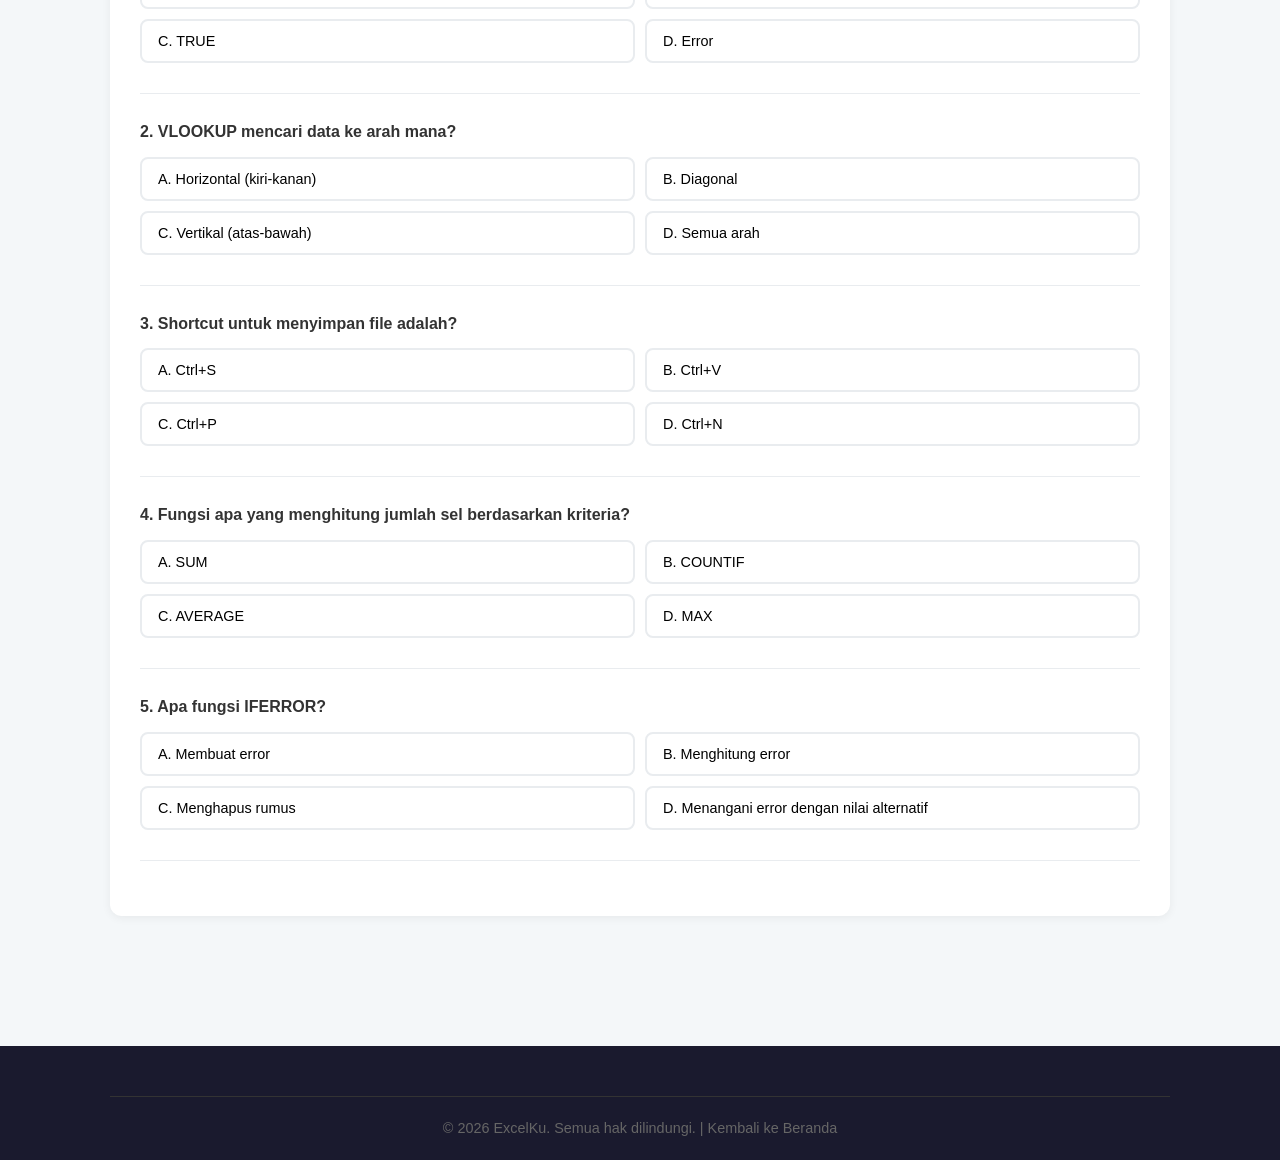
==== commit 83f3c333: "Tambah 4 file Excel template latihan (Level 1-4) dengan tombol download" ====
--- a/latihan.html
+++ b/latihan.html
@@ -42,28 +42,28 @@
                     <h3>Template Level 1: Dasar</h3>
                     <p>Latihan format cell, aritmatika dasar, dan freeze panes.</p>
                     <code>Berisi: 3 sheet latihan + kunci jawaban</code>
-                    <p><em>📌 Segera tersedia</em></p>
+                    <a href="templates/Template_Level1_Dasar.xlsx" download class="btn btn-primary" style="margin-top:10px; display:inline-block;">📥 Download .xlsx</a>
                 </div>
                 <div class="formula-card card-reference">
                     <div class="card-icon">📘</div>
                     <h3>Template Level 2: Rumus</h3>
                     <p>Latihan IF, VLOOKUP, SUMIF, INDEX+MATCH, dan fungsi teks.</p>
                     <code>Berisi: 5 sheet latihan + data sample</code>
-                    <p><em>📌 Segera tersedia</em></p>
+                    <a href="templates/Template_Level2_Rumus.xlsx" download class="btn btn-primary" style="margin-top:10px; display:inline-block;">📥 Download .xlsx</a>
                 </div>
                 <div class="formula-card card-reference">
                     <div class="card-icon">📙</div>
                     <h3>Template Level 3: Olah Data</h3>
                     <p>Latihan sorting, filtering, data validation, dan remove duplicates.</p>
-                    <code>Berisi: Data 500 baris untuk diolah</code>
-                    <p><em>📌 Segera tersedia</em></p>
+                    <code>Berisi: Data 50 baris untuk diolah</code>
+                    <a href="templates/Template_Level3_OlahData.xlsx" download class="btn btn-primary" style="margin-top:10px; display:inline-block;">📥 Download .xlsx</a>
                 </div>
                 <div class="formula-card card-logic">
                     <div class="card-icon">📕</div>
                     <h3>Template Level 4: Pivot &amp; Chart</h3>
                     <p>Latihan membuat Pivot Table dan berbagai jenis chart.</p>
-                    <code>Berisi: Data penjualan 1000 baris</code>
-                    <p><em>📌 Segera tersedia</em></p>
+                    <code>Berisi: Data penjualan 100 baris</code>
+                    <a href="templates/Template_Level4_Pivot_Chart.xlsx" download class="btn btn-primary" style="margin-top:10px; display:inline-block;">📥 Download .xlsx</a>
                 </div>
             </div>
 
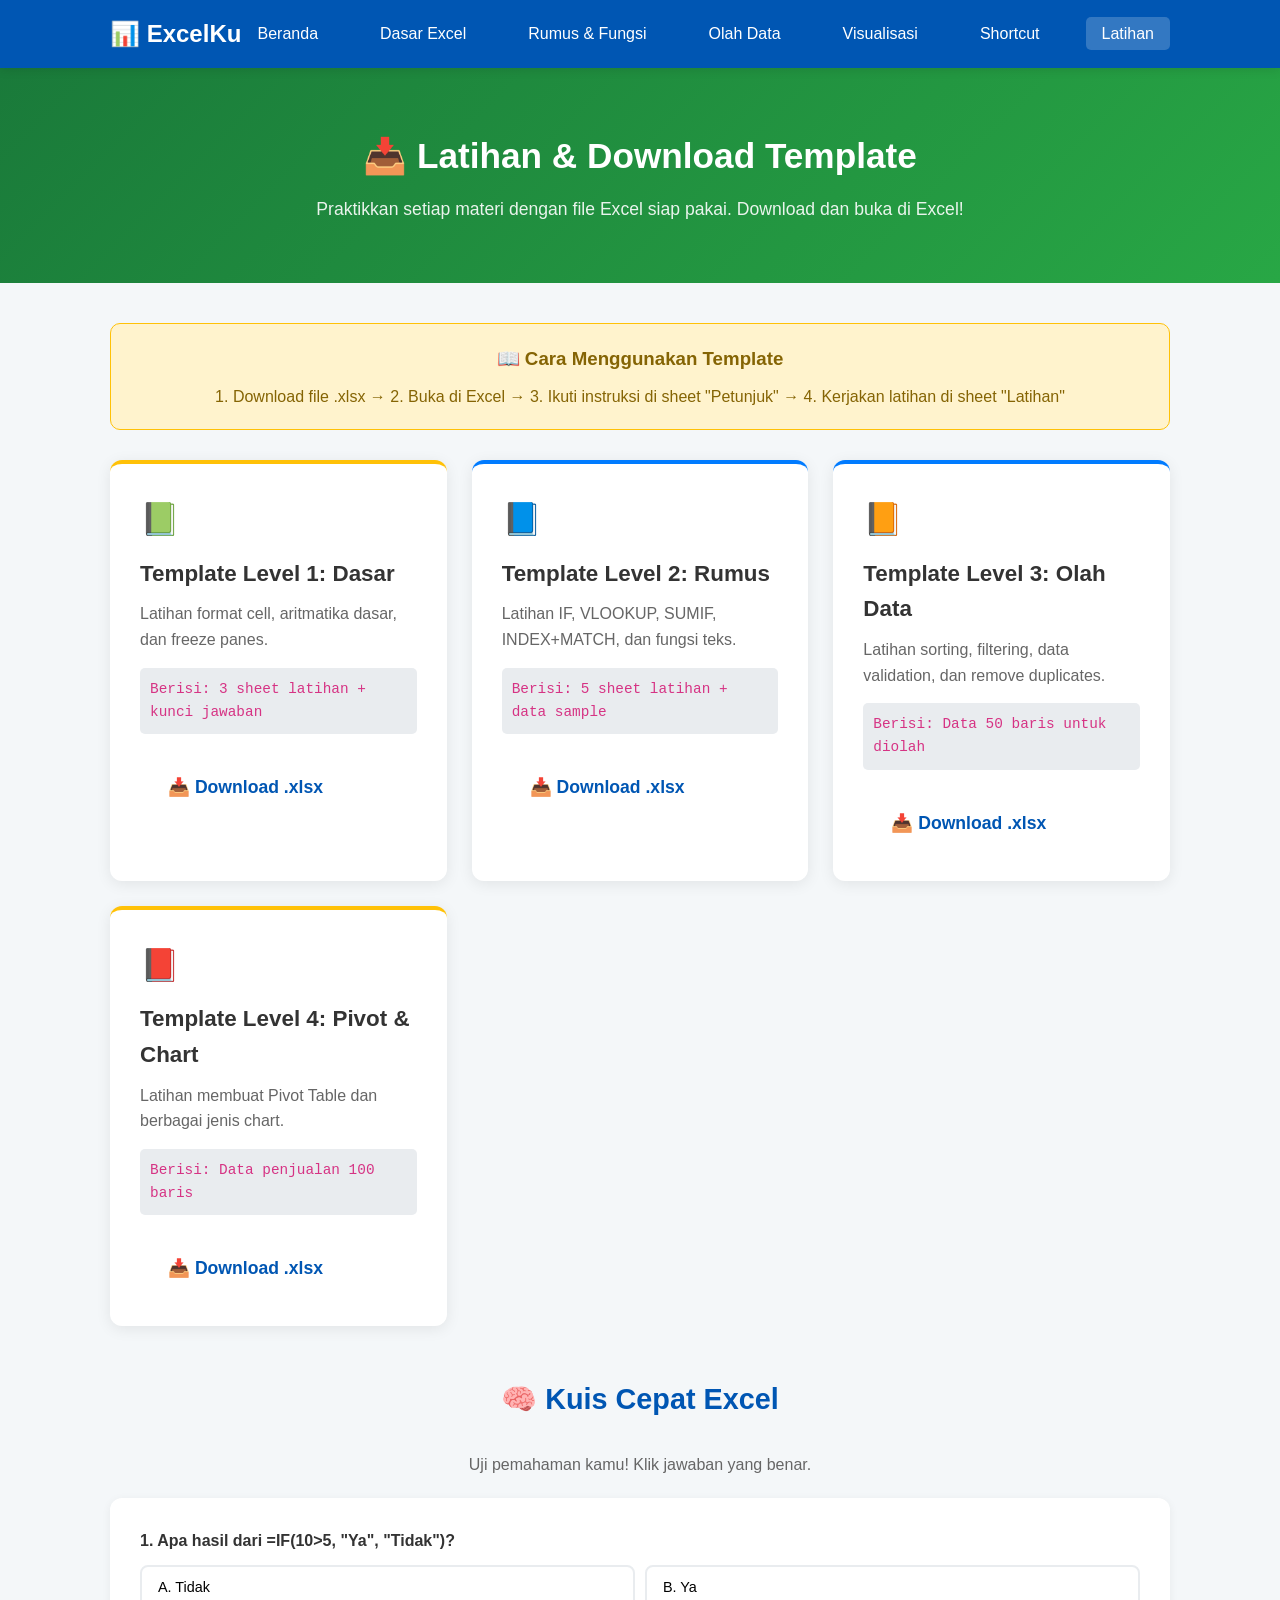
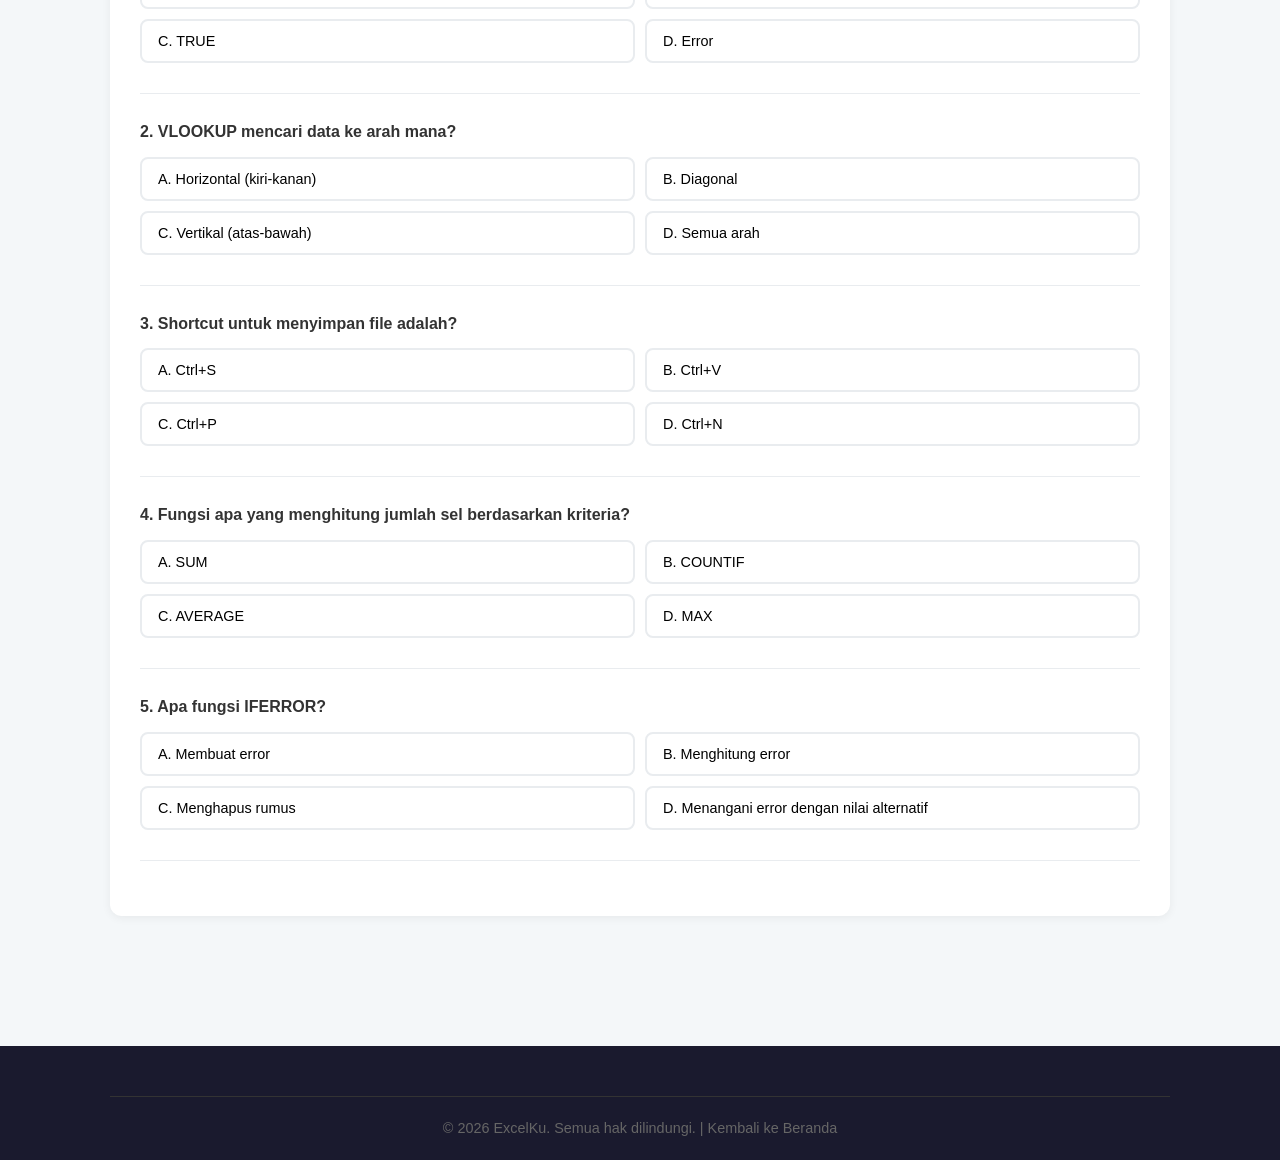
==== commit 91eb0288: "Fix: force redeploy latihan.html with download buttons" ====
--- a/latihan.html
+++ b/latihan.html
@@ -25,7 +25,7 @@
 
     <section class="page-header page-header-shortcut">
         <h1>📥 Latihan &amp; Download Template</h1>
-        <p>Praktikkan setiap materi dengan file Excel siap pakai. Belajar Excel harus sambil praktik!</p>
+        <p>Praktikkan setiap materi dengan file Excel siap pakai. Download dan buka di Excel!</p>
     </section>
 
     <section class="formulas-section">
